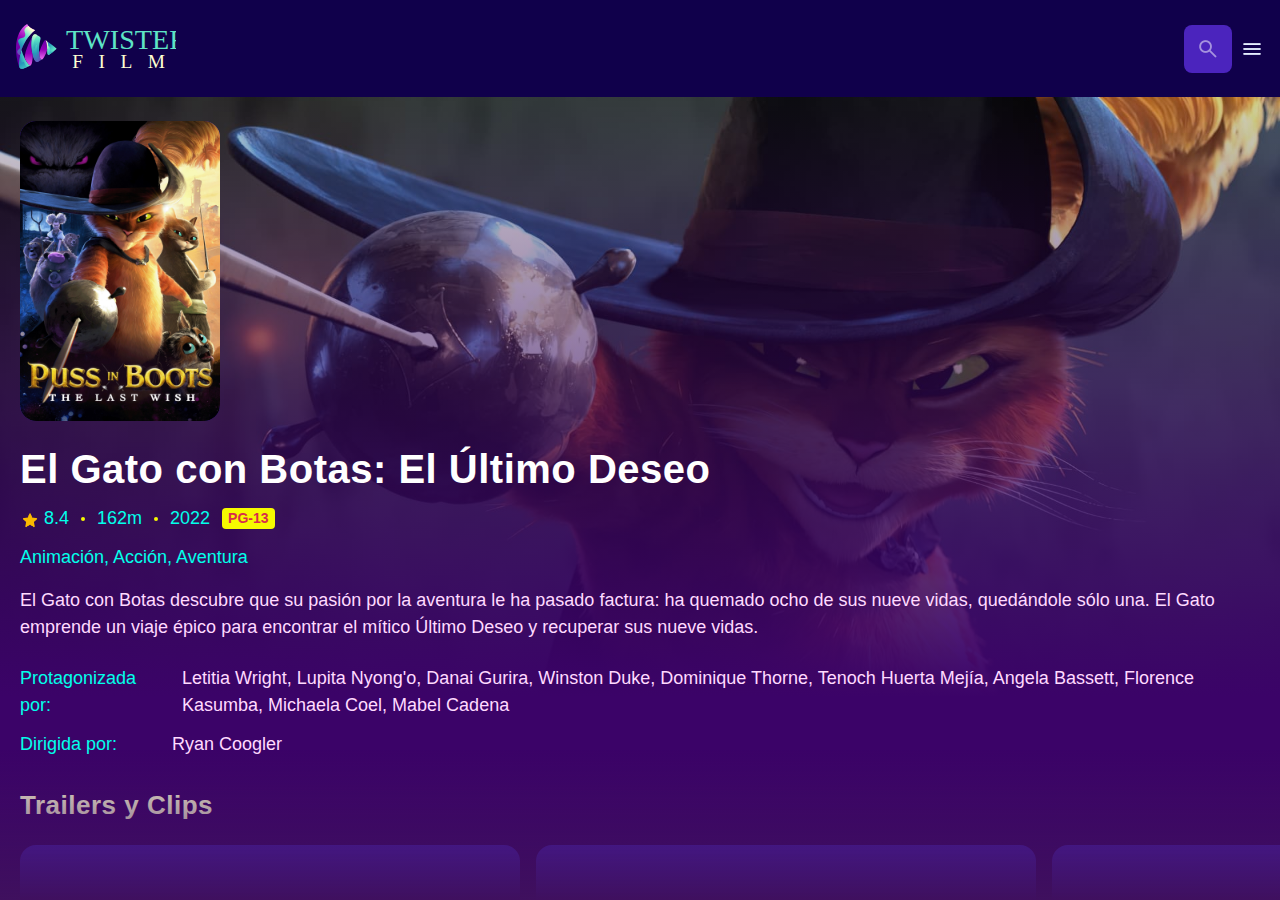
==== pages/detail.html @ bff56346 "Some adjustments are made to the home page and the movie details page is made." ====
<!DOCTYPE html>
<html lang="en">
  <head>
    <meta charset="UTF-8" />
    <meta name="viewport" content="width=device-width, initial-scale=1.0" />
    <title>Twister-film</title>
    <!--Esto es para el SEO (Search Engine Optimization)-->

    <meta
      name="description"
      content="Twister-film es una aplicación de películas realizada por Gustavo Briceño."
    />
    <!-- Favicon-->
    <link rel="shortcut icon" type="image/svg+xml" href="./favicon.svg" />
    <!--Estilos-->
    <link rel="stylesheet" href="../css/style.css" />
    <!--Scripts-->
    <script src="../js/global.js" defer></script>
    <script src="../js/detail.js" type="module" defer></script>
  </head>
  <body>
    <!-- - #HEADER-->
    <header class="header">
      <a href="../index.html" class="logo">
        <img
          src="../assets/images/logo.svg"
          width="160"
          height="32"
          alt="Twister-film Home"
        />
      </a>

      <div class="search-box" search-box>
        <div class="search-wrapper" search-wrapper>
          <input
            type="text"
            name="search"
            aria-label="buscar películas"
            placeholder="Buscar películas..."
            id=""
            class="search-field"
            autocomplete="off"
            search-field
          />

          <img
            src="../assets/images/search.png"
            width="24"
            height="24"
            alt="imagen de buscar"
            class="leading-icon"
          />
        </div>

        <button class="search-btn" search-toggler>
          <img
            src="../assets/images/close.png"
            width="24"
            alt="Cerrar cuadro de búsqueda"
          />
        </button>
      </div>

      <button class="search-btn" search-toggler menu-close>
        <img
          src="../assets/images/search.png"
          width="24"
          height="24"
          alt="Abrir cuadro de búsqueda"
        />
      </button>

      <button class="menu-btn" menu-btn menu-toggler>
        <img
          src="../assets/images/menu.png"
          class="menu"
          width="24"
          alt="Abrir menú"
        />
        <img
          src="../assets/images/menu-close.png"
          class="close"
          width="24"
          alt="Cerrar menú"
        />
      </button>
    </header>
    <!-- - #HEADER END-->

    <!-- - #SIDEBAR-->
    <nav class="sidebar" sidebar>
      <div class="sidebar-inner">
        <div class="sidebar-list">
          <p class="title">Género</p>
          <a href="./pages/movie-list.html" class="sidebar-link" menu-close
            >Acción</a
          >
          <a href="./pages/movie-list.html" class="sidebar-link" menu-close
            >Terror</a
          >
          <a href="./pages/movie-list.html" class="sidebar-link" menu-close
            >Comedia</a
          >
          <a href="./pages/movie-list.html" class="sidebar-link" menu-close
            >Aventura</a
          >
          <a href="./pages/movie-list.html" class="sidebar-link" menu-close
            >Drama</a
          >
          <a href="./pages/movie-list.html" class="sidebar-link" menu-close
            >Ciencia ficción</a
          >
        </div>

        <div class="sidebar-list">
          <p class="title">Lenguaje</p>
          <a href="./pages/movie-list.html" class="sidebar-link" menu-close
            >Español</a
          >
          <a href="./pages/movie-list.html" class="sidebar-link" menu-close
            >Inglés</a
          >
          <a href="./pages/movie-list.html" class="sidebar-link" menu-close
            >Francés</a
          >
        </div>

        <div class="sidebar-footer">
          <p class="copyright">
            Copyright 2023
            <a href="https://github.com/Gustaf-dev-code/">Gustavo Briceño</a>
          </p>

          <img
            src="./assets/images/tmdb-logo.svg"
            width="130"
            alt="Logo de api de la pelicula"
          />
        </div>
      </div>
    </nav>

    <div class="overlay" overlay menu-toggler></div>

    <article class="container" page-content>
      <!-- - #MOVIE DETAIL-->
      <div class="movie-detail">
        <div
          class="backdrop-image"
          style="background-image: url('../assets/images/slider-banner.jpg')"
        ></div>

        <figure class="poster-box movie-poster">
          <img
            src="../assets/images/slider-control.jpg"
            alt="El Gato con Botas: El Último Deseo"
            class="img-cover"
          />
        </figure>

        <div class="detail-box">
          <div class="detail-content">
            <h1 class="heading">El Gato con Botas: El Último Deseo</h1>
            <div class="meta-list">
              <div class="meta-item">
                <img
                  src="../assets/images/star.png"
                  width="20"
                  alt="Valoración"
                />

                <span class="span">8.4</span>
              </div>

              <div class="separator"></div>
              <div class="meta-item">162m</div>

              <div class="separator"></div>
              <div class="meta-item">2022</div>
              <div class="meta-item card-badge">PG-13</div>
            </div>

            <p class="genre">Animación, Acción, Aventura</p>
            <p class="overview">
              El Gato con Botas descubre que su pasión por la aventura le ha
              pasado factura: ha quemado ocho de sus nueve vidas, quedándole
              sólo una. El Gato emprende un viaje épico para encontrar el mítico
              Último Deseo y recuperar sus nueve vidas.
            </p>

            <ul class="detail-list">
              <div class="list-item">
                <p class="list-name">Protagonizada por:</p>
                <p>
                  Letitia Wright, Lupita Nyong'o, Danai Gurira, Winston Duke,
                  Dominique Thorne, Tenoch Huerta Mejía, Angela Bassett,
                  Florence Kasumba, Michaela Coel, Mabel Cadena
                </p>
              </div>

              <div class="list-item">
                <p class="list-name">Dirigida por:</p>
                <p>Ryan Coogler</p>
              </div>
            </ul>
          </div>

          <div class="title-wrapper">
            <h3 class="title-large">Trailers y Clips</h3>
          </div>

          <div class="slider-list">
            <div class="slider-inner">
              <div class="video-card"></div>
              <div class="video-card"></div>
              <div class="video-card"></div>
              <div class="video-card"></div>
            </div>
          </div>
        </div>
      </div>
      <!-- - #MOVIE DETAIL END-->

      <!-- - #MOVIE LIST-->

      <section class="movie-list" aria-label="próximas películas">
        <div class="title-wrapper">
          <h3 class="title-large">Películas que te pueden gustar:</h3>
        </div>

        <div class="slider-list">
          <div class="slider-inner">
            <div class="movie-card">
              <figure class="poster-box card-banner">
                <img
                  src="../assets/images/slider-control.jpg"
                  alt="El Gato con Botas: El Último Deseo"
                  class="img-cover"
                />
              </figure>

              <h4 class="title">El Gato con Botas: El Último Deseo</h4>

              <div class="meta-list">
                <div class="meta-item">
                  <img
                    src="../assets/images/star.png"
                    width="20"
                    loading="lazy"
                    alt="Valoración"
                  />

                  <span class="span">8.4</span>
                </div>

                <div class="card-badge">2022</div>
              </div>

              <a
                href="./detail.html"
                title="El Gato con Botas: El Último Deseo"
                class="card-btn"
              ></a>
            </div>

            <div class="movie-card">
              <figure class="poster-box card-banner">
                <img
                  src="../assets/images/slider-control.jpg"
                  alt="El Gato con Botas: El Último Deseo"
                  class="img-cover"
                />
              </figure>

              <h4 class="title">El Gato con Botas: El Último Deseo</h4>

              <div class="meta-list">
                <div class="meta-item">
                  <img
                    src="../assets/images/star.png"
                    width="20"
                    loading="lazy"
                    alt="Valoración"
                  />

                  <span class="span">8.4</span>
                </div>

                <div class="card-badge">2022</div>
              </div>

              <a
                href="./detail.html"
                title="El Gato con Botas: El Último Deseo"
                class="card-btn"
              ></a>
            </div>

            <div class="movie-card">
              <figure class="poster-box card-banner">
                <img
                  src="../assets/images/slider-control.jpg"
                  alt="El Gato con Botas: El Último Deseo"
                  class="img-cover"
                />
              </figure>

              <h4 class="title">El Gato con Botas: El Último Deseo</h4>

              <div class="meta-list">
                <div class="meta-item">
                  <img
                    src="../assets/images/star.png"
                    width="20"
                    loading="lazy"
                    alt="Valoración"
                  />

                  <span class="span">8.4</span>
                </div>

                <div class="card-badge">2022</div>
              </div>

              <a
                href="./detail.html"
                title="El Gato con Botas: El Último Deseo"
                class="card-btn"
              ></a>
            </div>

            <div class="movie-card">
              <figure class="poster-box card-banner">
                <img
                  src="../assets/images/slider-control.jpg"
                  alt="El Gato con Botas: El Último Deseo"
                  class="img-cover"
                />
              </figure>

              <h4 class="title">El Gato con Botas: El Último Deseo</h4>

              <div class="meta-list">
                <div class="meta-item">
                  <img
                    src="../assets/images/star.png"
                    width="20"
                    loading="lazy"
                    alt="Valoración"
                  />

                  <span class="span">8.4</span>
                </div>

                <div class="card-badge">2022</div>
              </div>

              <a
                href="./detail.html"
                title="El Gato con Botas: El Último Deseo"
                class="card-btn"
              ></a>
            </div>

            <div class="movie-card">
              <figure class="poster-box card-banner">
                <img
                  src="../assets/images/slider-control.jpg"
                  alt="El Gato con Botas: El Último Deseo"
                  class="img-cover"
                />
              </figure>

              <h4 class="title">El Gato con Botas: El Último Deseo</h4>

              <div class="meta-list">
                <div class="meta-item">
                  <img
                    src="../assets/images/star.png"
                    width="20"
                    loading="lazy"
                    alt="Valoración"
                  />

                  <span class="span">8.4</span>
                </div>

                <div class="card-badge">2022</div>
              </div>

              <a
                href="./detail.html"
                title="El Gato con Botas: El Último Deseo"
                class="card-btn"
              ></a>
            </div>
          </div>
        </div>
      </section>
    </article>

    <!-- - #SIDEBAR END-->
  </body>
</html>
---- css/style.css ----
/*-----------------------------------*\
  #style.css
\*-----------------------------------*/

/**
 * copyright 2023 Gustavo Briceño
 */

/*-----------------------------------*\
  #CUSTOM PROPERTY
\*-----------------------------------*/

:root {
  /*** COLORS ***/
  --background: rgb(16, 0, 75);
  --banner-overlay: 90deg, hsl(221, 100%, 14%) 0%,
    hsla(190, 100%, 16%, 0.5) 100%;
  --bottom-overlay: 180deg, hsla(255, 82%, 55%, 0), rgb(63, 16, 94);
  --banner-background: rgb(75, 36, 189);
  --white-alpha-20: hsla(0, 0%, 100%, 0.2);
  --on-background: hsla(60, 100%, 92%, 1);
  --on-surface: rgb(186, 250, 255);
  --on-surface-two: rgb(255, 218, 255);
  --on-surface-variant: rgba(37, 248, 255, 0.466);
  --primary: hsla(349, 100%, 43%, 1);
  --primary-variant: hsla(349, 69%, 51%, 1);
  --rating-color: hsla(44, 100%, 49%, 1);
  --yellow: rgb(246, 250, 0);
  --surface: rgb(59, 3, 104);
  --text-color: rgb(2, 255, 234);
  --white: hsla(0, 0%, 100%, 1);

  /*** FONT ***/
  --font-family: "Poppins", sans-serif;
  --fs-heading: 4rem;
  --fs-title-lg: 2.6rem;
  --fs-title: 2rem;
  --fs-body: 1.8rem;
  --fs-button: 1.5rem;
  --fs-label: 1.4rem;
  --weight-bold: 700;

  /*** SHADOW ***/
  --shadow-1: 0 1px 4px hsla(0, 0%, 0%, 0.75);
  --shadow-2: 0 2px 4px hsla(261, 100%, 39%, 0.3);

  /*** BORDER RADIUS ***/
  --radius-4: 4px;
  --radius-8: 8px;
  --radius-16: 16px;
  --radius-24: 24px;
  --radius-36: 36px;

  /*** TRANSITION ***/
  --transition-short: 250ms ease;
  --transition-long: 500ms ease;
}

/*-----------------------------------*\
  #RESET
\*-----------------------------------*/

*,
*::before,
*::after {
  box-sizing: border-box;
  margin: 0;
  padding: 0;
}

li {
  list-style: none;
}

:is(a, img, span, iframe, button) {
  display: block;
}

a {
  text-decoration: none;
  color: inherit;
}

img {
  height: auto;
}

:is(input, button) {
  border: none;
  background: none;
  font: inherit;
  color: inherit;
}

input {
  width: 100%;
}

button {
  text-align: left;
  cursor: pointer;
}

html {
  font-family: var(--font-family);
  font-size: 10px;
  scroll-behavior: smooth;
}

body {
  background-color: var(--background);
  color: var(--on-background);
  font-size: var(--fs-body);
  line-height: 1.5;
}

:focus-visible {
  outline-color: var(--primary-variant);
}

::-webkit-scrollbar {
  width: 6px;
  height: 6px;
}

::-webkit-scrollbar-thumb {
  background-color: var(--banner-background);
  border-radius: var(--radius-8);
}

/*-----------------------------------*\
  #REUSED STYLE
\*-----------------------------------*/

.search-wrapper::before {
  position: absolute;
  top: 14px;
  right: 12px;
  content: "";
  width: 20px;
  height: 20px;
  border: 3px solid var(--white);
  border-radius: var(--radius-24);
  border-inline-end-color: transparent;
  animation: loading 500ms linear infinite;
  display: none;
}

.search-wrapper.searching::before {
  display: block;
}

@keyframes loading {
  0% {
    transform: rotate(0deg);
  }
  100% {
    transform: rotate(360deg);
  }
}

:is(.heading, .title, .title-large) {
  color: var(--on-background);
  font-weight: var(--weight-bold);
  letter-spacing: 0.5px;
  line-height: 1.2;
}

.heading {
  color: var(--white);
  font-size: var(--fs-heading);
  line-height: 1.2;
}

.title {
  font-size: var(--fs-title);
}

.title-large {
  font-size: var(--fs-title-lg);
}

.img-cover {
  width: 100%;
  height: 100%;
  object-fit: cover;
}

.meta-list {
  display: flex;
  flex-wrap: wrap;
  justify-content: flex-start;
  align-items: center;
  gap: 12px;
}

.meta-item {
  display: flex;
  align-items: center;
  gap: 4px;
}

.btn {
  color: var(--white);
  font-size: var(--fs-button);
  font-weight: var(--weight-bold);
  max-width: max-content;
  display: flex;
  align-items: center;
  gap: 12px;
  padding-block: 12px;
  padding-inline: 20px 24px;
  border-radius: var(--radius-8);
  transition: var(--transition-short);
}

.card-badge {
  background-color: var(--yellow);
  color: var(--primary-variant);
  font-size: var(--fs-label);
  font-weight: var(--weight-bold);
  padding-inline: 6px;
  border-radius: var(--radius-4);
}

.card-date {
  background-color: var(--on-surface);
  color: var(--primary-variant);
  font-size: var(--fs-label);
  font-weight: var(--weight-bold);
  padding-inline: 6px;
  border-radius: var(--radius-4);
}

.poster-box {
  background-image: url("../assets/images/poster-bg-icon.png");
  aspect-ratio: 2/3;
}

.poster-box,
.video-card {
  background-repeat: no-repeat;
  background-position: center;
  background-color: var(--banner-background);
  background-size: 50px;
  border-radius: var(--radius-16);
  overflow: hidden;
}

.title-wrapper {
  margin-block-end: 24px;
}

.slider-list {
  margin-inline: -20px;
  overflow-x: overlay;
  padding-block-end: 16px;
  margin-block-end: -16px;

  &::-webkit-scrollbar-thumb {
    background-color: transparent;
  }

  &:is(:hover, :focus-within)::-webkit-scrollbar-thumb {
    background-color: var(--on-surface);
  }

  &::-webkit-scrollbar-button {
    width: 8px;
  }

  & .slider-inner {
    position: relative;
    display: flex;
    gap: 16px;
  }
}

.slider-list .slider-inner::before,
.slider-list .slider-inner::after {
  content: "";
  min-width: 4px;
}

.separator {
  width: 4px;
  height: 4px;
  background-color: var(--yellow);
  border-radius: var(--radius-8);
}

.video-card {
  background-image: url("../assets/images/video-bg-icon.png");
  aspect-ratio: 16/9;
  flex-shrink: 0;
  max-width: 500px;
  width: calc(100% - 40px);
}

/*-----------------------------------*\
  #HEADER
\*-----------------------------------*/
.header {
  position: relative;
  padding-block: 24px;
  padding-inline: 16px;
  display: flex;
  justify-content: space-between;
  align-items: center;
  gap: 8px;

  & .logo {
    margin-inline-end: auto;
  }

  & :is(.search-btn, menu-btn) {
    padding: 12px;
  }

  & .search-btn {
    background-color: var(--banner-background);
    border-radius: var(--radius-8);

    & img {
      opacity: 0.5;
      transition: opacity var(--transition-short);
    }

    &:is(:hover, :focus-visible) img {
      opacity: 1;
    }
  }

  & .menu-btn {
    &.active {
      & .menu {
        display: none;
      }

      & .close {
        display: block;
      }
    }

    & .menu {
      display: block;
    }

    & .close {
      display: none;
    }
  }

  & .search-box {
    position: absolute;
    top: 0;
    left: 0;
    width: 100%;
    height: 100%;
    background-color: var(--background);
    padding: 24px 16px;
    display: none;
    align-items: center;
    gap: 8px;
    z-index: 1;

    & .search-wrapper {
      position: relative;
      flex-grow: 1;

      & .search-field {
        background-color: var(--banner-background);
        height: 48px;
        line-height: 48px;
        padding-inline: 44px 16px;
        outline: none;
        border-radius: var(--radius-8);
        transition: var(--transition-short);

        &::placeholder {
          color: var(--on-surface-variant);
        }

        &:hover {
          box-shadow: 0 0 0 2px var(--on-surface-variant);
        }

        &:focus {
          box-shadow: 0 0 0 2px var(--on-surface);
          padding-inline-start: 16px;
        }
      }

      & .leading-icon {
        position: absolute;
        top: 50%;
        transform: translateY(-50%);
        left: 12px;
        opacity: 0.5;
        transition: var(--transition-short);
      }

      &:focus-within .leading-icon {
        opacity: 0;
      }
    }
  }

  & .search-box.active {
    display: flex;
  }
}
/*-----------------------------------*\
  #SIDEBAR
\*-----------------------------------*/

.sidebar {
  position: absolute;
  background-color: var(--background);
  top: 96px;
  bottom: 0;
  left: -340px;
  max-width: 340px;
  width: 100%;
  border-block-start: 1px solid var(--banner-background);
  overflow-y: overlay;
  z-index: 4;
  visibility: hidden;
  transition: var(--transition-long);

  & .sidebar-inner {
    display: grid;
    gap: 20px;
    padding-block: 36px;

    & .sidebar-list {
      display: grid;
      gap: 8px;

      > .title {
        margin-block-end: 8px;
      }

      & .sidebar-link {
        color: var(--on-surface-variant);
        transition: var(--transition-short);

        &:is(:hover, :focus-visible) {
          color: var(--on-background);
        }
      }
    }

    & .sidebar-footer {
      border-block-start: 1px solid var(--banner-background);
      padding-block-start: 28px;
      margin-block-start: 16px;

      > .copyright {
        font-size: 16px;
        margin-block-end: 20px;
        color: var(--on-surface-variant);

        > a {
          display: inline-block;

          color: var(--on-surface-variant);
          transition: var(--transition-short);

          &:is(:hover, :focus-visible) {
            color: var(--on-background);
          }
        }
      }
    }

    & .sidebar-list,
    .sidebar-footer {
      padding-inline: 36px;
    }
  }

  &::-webkit-scrollbar-thumb {
    background-color: transparent;
  }

  &:is(:hover, :focus-within)::-webkit-scrollbar-thumb {
    background-color: var(--banner-background);
  }

  &::-webkit-scrollbar-button {
    height: 16px;
  }
}

.sidebar.active {
  transform: translateX(340px);
  visibility: visible;
}

.overlay {
  position: relative;
  top: 200px;
  left: 0;
  bottom: 0;
  width: 100%;
  background: var(--background);
  opacity: 0;
  pointer-events: none;
  transition: var(--transition-short);
  z-index: 3;
}

.overlay.active {
  opacity: 0.5;
  pointer-events: all;
}

/*-----------------------------------*\
  #HOME PAGE
\*-----------------------------------*/

.container {
  position: relative;
  background-color: var(--surface);
  color: var(--on-surface-two);
  padding: 24px 20px 48px;
  height: calc(100vh - 97px);
  overflow-y: overlay;
  z-index: 1;

  &::after {
    content: "";
    position: fixed;
    bottom: 0;
    left: 0;
    width: 100%;
    height: 150px;
    background: linear-gradient(var(--bottom-overlay));
    z-index: 1;
    pointer-events: none;
  }

  & .banner {
    position: relative;
    height: 700px;
    border-radius: var(--radius-24);
    overflow: hidden;

    & .banner-slider {
      & .slider-item {
        position: absolute;
        top: 0;
        left: 120%;
        width: 100%;
        height: 100%;
        background-color: var(--banner-background);
        opacity: 0;
        visibility: hidden;
        transition: opacity var(--transition-long);

        &::before {
          content: "";
          position: absolute;
          inset: 0;
          background: linear-gradient(var(--banner-overlay));
        }

        & .banner-content {
          position: absolute;
          left: 24px;
          right: 24px;
          bottom: 206px;
          z-index: 1;
          color: var(--text-color);

          & :is(.heading, .banner-text) {
            display: -webkit-box;
            -webkit-box-orient: vertical;
            overflow: hidden;
          }

          & .heading {
            -webkit-line-clamp: 3;
            margin-block-end: 16px;
          }

          & .meta-list {
            display: flex;
            flex-wrap: wrap;
            justify-content: flex-start;
            align-items: center;
            gap: 12px;
          }

          & .genre {
            margin-block: 12px;
          }

          & .banner-text {
            -webkit-line-clamp: 2;
            margin-block-end: 24px;
          }

          & .btn {
            background-color: var(--primary);

            & :is(:hover, :focus-visible) {
              box-shadow: var(--shadow-2);
            }
          }
        }
      }

      & .active {
        left: 0;
        opacity: 1;
        visibility: visible;
      }
    }

    & .slider-control {
      position: absolute;
      bottom: 20px;
      left: 20px;
      right: 0;
      border-radius: var(--radius-16) 0 0 var(--radius-16);
      user-select: none;
      padding: 4px 0 4px 4px;
      overflow-x: auto;

      & .control-inner {
        display: flex;
        gap: 8px;

        &::after {
          content: "";
          min-width: 12px;
        }

        & .slider-item {
          width: 100px;
          border-radius: var(--radius-8);
          flex-shrink: 0;
          filter: brightness(0.4);
        }

        & .active {
          filter: brightness(1);
          box-shadow: var(--shadow-1);
        }
      }
    }
  }

  /** MOVIE-LIST*/

  & .movie-list {
    padding-block-start: 32px;

    & .movie-card {
      position: relative;
      min-width: 200px;

      & .title {
        width: 100%;
        white-space: nowrap;
        text-overflow: ellipsis;
        overflow: hidden;
        margin-block: 8px 4px;
      }

      & .card-banner {
        width: 200px;
      }

      & .meta-list {
        justify-content: space-between;
      }

      & .card-btn {
        position: absolute;
        inset: 0;
      }
    }
  }
}

/*-----------------------------------*\
  #DETAIL PAGE
\*-----------------------------------*/

.movie-detail {
  & .backdrop-image {
    position: absolute;
    top: 0;
    left: 0;
    width: 100%;
    height: 600px;
    background-repeat: no-repeat;
    background-position: center;
    background-size: cover;
    z-index: -1;

    &::after {
      content: "";
      position: absolute;
      inset: 0;
      background-image: linear-gradient(
        0deg,
        var(--surface),
        hsla(270, 14%, 11%, 0.2)
      );
    }
  }

  & .movie-poster {
    max-width: 300px;
    width: 200px;
  }

  & .detail-box {
    & .detail-content {
      & .heading {
        margin-block: 24px 12px;
      }

      & :is(.meta-list, .genre) {
        color: var(--text-color);
      }

      & .genre {
        margin-block: 12px 16px;
      }

      & .detail-list {
        margin-block: 24px 32px;

        & .list-item {
          display: flex;
          align-items: flex-start;
          gap: 8px 40px;
          margin-block-end: 12px;

          & .list-name {
            color: var(--text-color);
            min-width: 112px;
          }
        }
      }
    }
  }
}
/*-----------------------------------*\
  #MOVIE LIST PAGE
\*-----------------------------------*/

/*-----------------------------------*\
  #SEARCH MODAL
\*-----------------------------------*/

/*-----------------------------------*\
  #MEDIA QUERIES
\*-----------------------------------*/
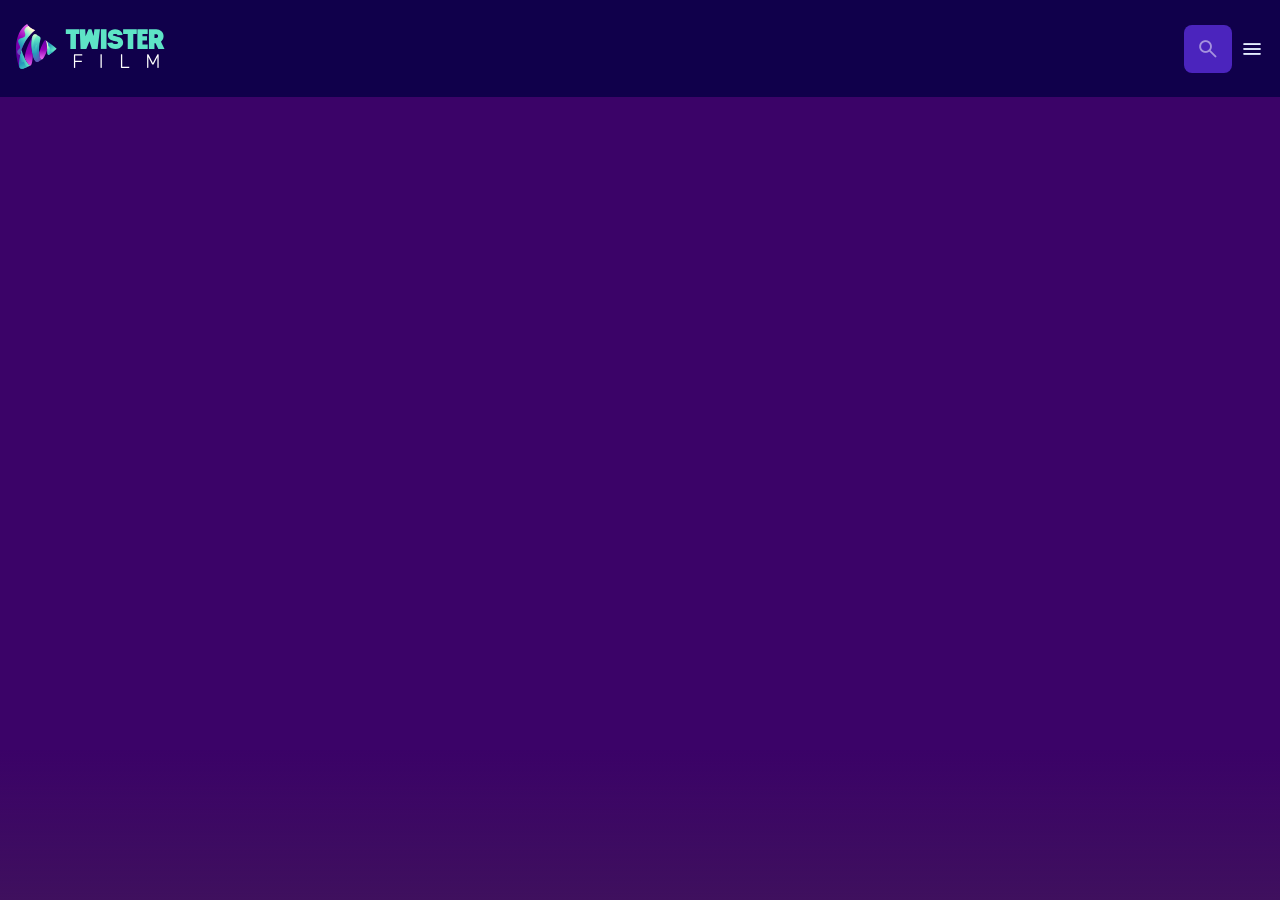
==== commit 8849c834: "Movie details page completed." ====
--- a/pages/detail.html
+++ b/pages/detail.html
@@ -11,7 +11,7 @@
       content="Twister-film es una aplicación de películas realizada por Gustavo Briceño."
     />
     <!-- Favicon-->
-    <link rel="shortcut icon" type="image/svg+xml" href="./favicon.svg" />
+    <link rel="shortcut icon" type="image/svg+xml" href="../favicon.svg" />
     <!--Estilos-->
     <link rel="stylesheet" href="../css/style.css" />
     <!--Scripts-->
@@ -88,317 +88,10 @@
     <!-- - #HEADER END-->
 
     <!-- - #SIDEBAR-->
-    <nav class="sidebar" sidebar>
-      <div class="sidebar-inner">
-        <div class="sidebar-list">
-          <p class="title">Género</p>
-          <a href="./pages/movie-list.html" class="sidebar-link" menu-close
-            >Acción</a
-          >
-          <a href="./pages/movie-list.html" class="sidebar-link" menu-close
-            >Terror</a
-          >
-          <a href="./pages/movie-list.html" class="sidebar-link" menu-close
-            >Comedia</a
-          >
-          <a href="./pages/movie-list.html" class="sidebar-link" menu-close
-            >Aventura</a
-          >
-          <a href="./pages/movie-list.html" class="sidebar-link" menu-close
-            >Drama</a
-          >
-          <a href="./pages/movie-list.html" class="sidebar-link" menu-close
-            >Ciencia ficción</a
-          >
-        </div>
-
-        <div class="sidebar-list">
-          <p class="title">Lenguaje</p>
-          <a href="./pages/movie-list.html" class="sidebar-link" menu-close
-            >Español</a
-          >
-          <a href="./pages/movie-list.html" class="sidebar-link" menu-close
-            >Inglés</a
-          >
-          <a href="./pages/movie-list.html" class="sidebar-link" menu-close
-            >Francés</a
-          >
-        </div>
-
-        <div class="sidebar-footer">
-          <p class="copyright">
-            Copyright 2023
-            <a href="https://github.com/Gustaf-dev-code/">Gustavo Briceño</a>
-          </p>
-
-          <img
-            src="./assets/images/tmdb-logo.svg"
-            width="130"
-            alt="Logo de api de la pelicula"
-          />
-        </div>
-      </div>
-    </nav>
+    <nav class="sidebar" sidebar></nav>
 
     <div class="overlay" overlay menu-toggler></div>
 
-    <article class="container" page-content>
-      <!-- - #MOVIE DETAIL-->
-      <div class="movie-detail">
-        <div
-          class="backdrop-image"
-          style="background-image: url('../assets/images/slider-banner.jpg')"
-        ></div>
-
-        <figure class="poster-box movie-poster">
-          <img
-            src="../assets/images/slider-control.jpg"
-            alt="El Gato con Botas: El Último Deseo"
-            class="img-cover"
-          />
-        </figure>
-
-        <div class="detail-box">
-          <div class="detail-content">
-            <h1 class="heading">El Gato con Botas: El Último Deseo</h1>
-            <div class="meta-list">
-              <div class="meta-item">
-                <img
-                  src="../assets/images/star.png"
-                  width="20"
-                  alt="Valoración"
-                />
-
-                <span class="span">8.4</span>
-              </div>
-
-              <div class="separator"></div>
-              <div class="meta-item">162m</div>
-
-              <div class="separator"></div>
-              <div class="meta-item">2022</div>
-              <div class="meta-item card-badge">PG-13</div>
-            </div>
-
-            <p class="genre">Animación, Acción, Aventura</p>
-            <p class="overview">
-              El Gato con Botas descubre que su pasión por la aventura le ha
-              pasado factura: ha quemado ocho de sus nueve vidas, quedándole
-              sólo una. El Gato emprende un viaje épico para encontrar el mítico
-              Último Deseo y recuperar sus nueve vidas.
-            </p>
-
-            <ul class="detail-list">
-              <div class="list-item">
-                <p class="list-name">Protagonizada por:</p>
-                <p>
-                  Letitia Wright, Lupita Nyong'o, Danai Gurira, Winston Duke,
-                  Dominique Thorne, Tenoch Huerta Mejía, Angela Bassett,
-                  Florence Kasumba, Michaela Coel, Mabel Cadena
-                </p>
-              </div>
-
-              <div class="list-item">
-                <p class="list-name">Dirigida por:</p>
-                <p>Ryan Coogler</p>
-              </div>
-            </ul>
-          </div>
-
-          <div class="title-wrapper">
-            <h3 class="title-large">Trailers y Clips</h3>
-          </div>
-
-          <div class="slider-list">
-            <div class="slider-inner">
-              <div class="video-card"></div>
-              <div class="video-card"></div>
-              <div class="video-card"></div>
-              <div class="video-card"></div>
-            </div>
-          </div>
-        </div>
-      </div>
-      <!-- - #MOVIE DETAIL END-->
-
-      <!-- - #MOVIE LIST-->
-
-      <section class="movie-list" aria-label="próximas películas">
-        <div class="title-wrapper">
-          <h3 class="title-large">Películas que te pueden gustar:</h3>
-        </div>
-
-        <div class="slider-list">
-          <div class="slider-inner">
-            <div class="movie-card">
-              <figure class="poster-box card-banner">
-                <img
-                  src="../assets/images/slider-control.jpg"
-                  alt="El Gato con Botas: El Último Deseo"
-                  class="img-cover"
-                />
-              </figure>
-
-              <h4 class="title">El Gato con Botas: El Último Deseo</h4>
-
-              <div class="meta-list">
-                <div class="meta-item">
-                  <img
-                    src="../assets/images/star.png"
-                    width="20"
-                    loading="lazy"
-                    alt="Valoración"
-                  />
-
-                  <span class="span">8.4</span>
-                </div>
-
-                <div class="card-badge">2022</div>
-              </div>
-
-              <a
-                href="./detail.html"
-                title="El Gato con Botas: El Último Deseo"
-                class="card-btn"
-              ></a>
-            </div>
-
-            <div class="movie-card">
-              <figure class="poster-box card-banner">
-                <img
-                  src="../assets/images/slider-control.jpg"
-                  alt="El Gato con Botas: El Último Deseo"
-                  class="img-cover"
-                />
-              </figure>
-
-              <h4 class="title">El Gato con Botas: El Último Deseo</h4>
-
-              <div class="meta-list">
-                <div class="meta-item">
-                  <img
-                    src="../assets/images/star.png"
-                    width="20"
-                    loading="lazy"
-                    alt="Valoración"
-                  />
-
-                  <span class="span">8.4</span>
-                </div>
-
-                <div class="card-badge">2022</div>
-              </div>
-
-              <a
-                href="./detail.html"
-                title="El Gato con Botas: El Último Deseo"
-                class="card-btn"
-              ></a>
-            </div>
-
-            <div class="movie-card">
-              <figure class="poster-box card-banner">
-                <img
-                  src="../assets/images/slider-control.jpg"
-                  alt="El Gato con Botas: El Último Deseo"
-                  class="img-cover"
-                />
-              </figure>
-
-              <h4 class="title">El Gato con Botas: El Último Deseo</h4>
-
-              <div class="meta-list">
-                <div class="meta-item">
-                  <img
-                    src="../assets/images/star.png"
-                    width="20"
-                    loading="lazy"
-                    alt="Valoración"
-                  />
-
-                  <span class="span">8.4</span>
-                </div>
-
-                <div class="card-badge">2022</div>
-              </div>
-
-              <a
-                href="./detail.html"
-                title="El Gato con Botas: El Último Deseo"
-                class="card-btn"
-              ></a>
-            </div>
-
-            <div class="movie-card">
-              <figure class="poster-box card-banner">
-                <img
-                  src="../assets/images/slider-control.jpg"
-                  alt="El Gato con Botas: El Último Deseo"
-                  class="img-cover"
-                />
-              </figure>
-
-              <h4 class="title">El Gato con Botas: El Último Deseo</h4>
-
-              <div class="meta-list">
-                <div class="meta-item">
-                  <img
-                    src="../assets/images/star.png"
-                    width="20"
-                    loading="lazy"
-                    alt="Valoración"
-                  />
-
-                  <span class="span">8.4</span>
-                </div>
-
-                <div class="card-badge">2022</div>
-              </div>
-
-              <a
-                href="./detail.html"
-                title="El Gato con Botas: El Último Deseo"
-                class="card-btn"
-              ></a>
-            </div>
-
-            <div class="movie-card">
-              <figure class="poster-box card-banner">
-                <img
-                  src="../assets/images/slider-control.jpg"
-                  alt="El Gato con Botas: El Último Deseo"
-                  class="img-cover"
-                />
-              </figure>
-
-              <h4 class="title">El Gato con Botas: El Último Deseo</h4>
-
-              <div class="meta-list">
-                <div class="meta-item">
-                  <img
-                    src="../assets/images/star.png"
-                    width="20"
-                    loading="lazy"
-                    alt="Valoración"
-                  />
-
-                  <span class="span">8.4</span>
-                </div>
-
-                <div class="card-badge">2022</div>
-              </div>
-
-              <a
-                href="./detail.html"
-                title="El Gato con Botas: El Último Deseo"
-                class="card-btn"
-              ></a>
-            </div>
-          </div>
-        </div>
-      </section>
-    </article>
-
-    <!-- - #SIDEBAR END-->
+    <article class="container" page-content></article>
   </body>
 </html>
--- a/css/style.css
+++ b/css/style.css
@@ -29,6 +29,7 @@
   --surface: rgb(59, 3, 104);
   --text-color: rgb(2, 255, 234);
   --white: hsla(0, 0%, 100%, 1);
+  --grey: rgba(255, 255, 255, 0.705);
 
   /*** FONT ***/
   --font-family: "Poppins", sans-serif;
@@ -114,6 +115,20 @@
   line-height: 1.5;
 }
 
+@font-face {
+  font-family: "Poppins";
+  font-weight: normal;
+  font-style: normal;
+  src: url("../assets/fonts/Poppins/Poppins-Regular.ttf") format("truetype");
+}
+
+@font-face {
+  font-family: "Poppins";
+  font-weight: bold;
+  font-style: normal;
+  src: url("../assets/fonts/Poppins/Poppins-Bold.ttf") format("truetype");
+}
+
 :focus-visible {
   outline-color: var(--primary-variant);
 }
@@ -132,10 +147,8 @@
   #REUSED STYLE
 \*-----------------------------------*/
 
-.search-wrapper::before {
-  position: absolute;
-  top: 14px;
-  right: 12px;
+.search-wrapper::before,
+.load-more::before {
   content: "";
   width: 20px;
   height: 20px;
@@ -146,8 +159,28 @@
   display: none;
 }
 
+.search-wrapper::before {
+  position: absolute;
+  top: 14px;
+  right: 12px;
+}
+
 .search-wrapper.searching::before {
   display: block;
+}
+
+.load-more {
+  background-color: var(--primary-variant);
+  margin-inline: auto;
+  margin-block: 36px 60px;
+
+  &:is(:hover, :focus-visible) {
+    --primary-variant: hsla(350, 67%, 39%, 1);
+  }
+
+  &.loading::before {
+    display: block;
+  }
 }
 
 @keyframes loading {
@@ -295,6 +328,17 @@
   flex-shrink: 0;
   max-width: 500px;
   width: calc(100% - 40px);
+}
+
+.grid-list {
+  display: grid;
+  grid-template-columns: repeat(auto-fill, minmax(180px, 1fr));
+  column-gap: 25px;
+  row-gap: 20px;
+
+  &:is(.movie-card, .card-banner) {
+    width: 100%;
+  }
 }
 
 /*-----------------------------------*\
@@ -572,7 +616,7 @@
           right: 24px;
           bottom: 206px;
           z-index: 1;
-          color: var(--text-color);
+          color: var(--grey);
 
           & :is(.heading, .banner-text) {
             display: -webkit-box;
@@ -755,10 +799,100 @@
   #MOVIE LIST PAGE
 \*-----------------------------------*/
 
+.genre-list {
+  & .title-wrapper {
+    margin-block-end: 56px;
+  }
+
+  & .grid-list {
+    display: grid;
+    grid-template-columns: repeat(auto-fill, minmax(200px, 1fr));
+    column-gap: 25px;
+    row-gap: 20px;
+
+    &:is(.movie-card, .card-banner) {
+      width: 100%;
+    }
+  }
+}
+
+:is(.genre-list, .search-modal) :is(.movie-card, .card-banner) {
+  width: 100%;
+}
 /*-----------------------------------*\
   #SEARCH MODAL
 \*-----------------------------------*/
 
+.search-modal {
+  position: fixed;
+  top: 96px;
+  left: 0;
+  bottom: 0;
+  width: 100%;
+  background-color: var(--surface);
+  padding: 50px 24px;
+  overflow-y: overlay;
+  z-index: 4;
+  /* display: none; */
+
+  &::after {
+    content: "";
+    position: fixed;
+    bottom: 0;
+    left: 0;
+    width: 100%;
+    height: 150px;
+    background: linear-gradient(var(--bottom-overlay));
+    z-index: 1;
+    pointer-events: none;
+  }
+
+  & .label {
+    color: var(--yellow);
+    font-weight: var(--weight-bold);
+    margin-block-end: 8px;
+  }
+
+  & .heading {
+    -webkit-line-clamp: 3;
+    margin-block-end: 16px;
+  }
+
+  & .movie-list {
+    & .grid-list {
+      & .movie-card {
+        position: relative;
+        min-width: 200px;
+
+        & .title {
+          width: 100%;
+          white-space: nowrap;
+          text-overflow: ellipsis;
+          overflow: hidden;
+          margin-block: 8px 4px;
+        }
+
+        & .card-banner {
+          width: 200px;
+        }
+
+        & .meta-list {
+          justify-content: space-between;
+        }
+
+        & .card-btn {
+          position: absolute;
+          inset: 0;
+        }
+      }
+    }
+  }
+}
+
+.search-modal.active {
+  display: block;
+}
+
 /*-----------------------------------*\
   #MEDIA QUERIES
 \*-----------------------------------*/
